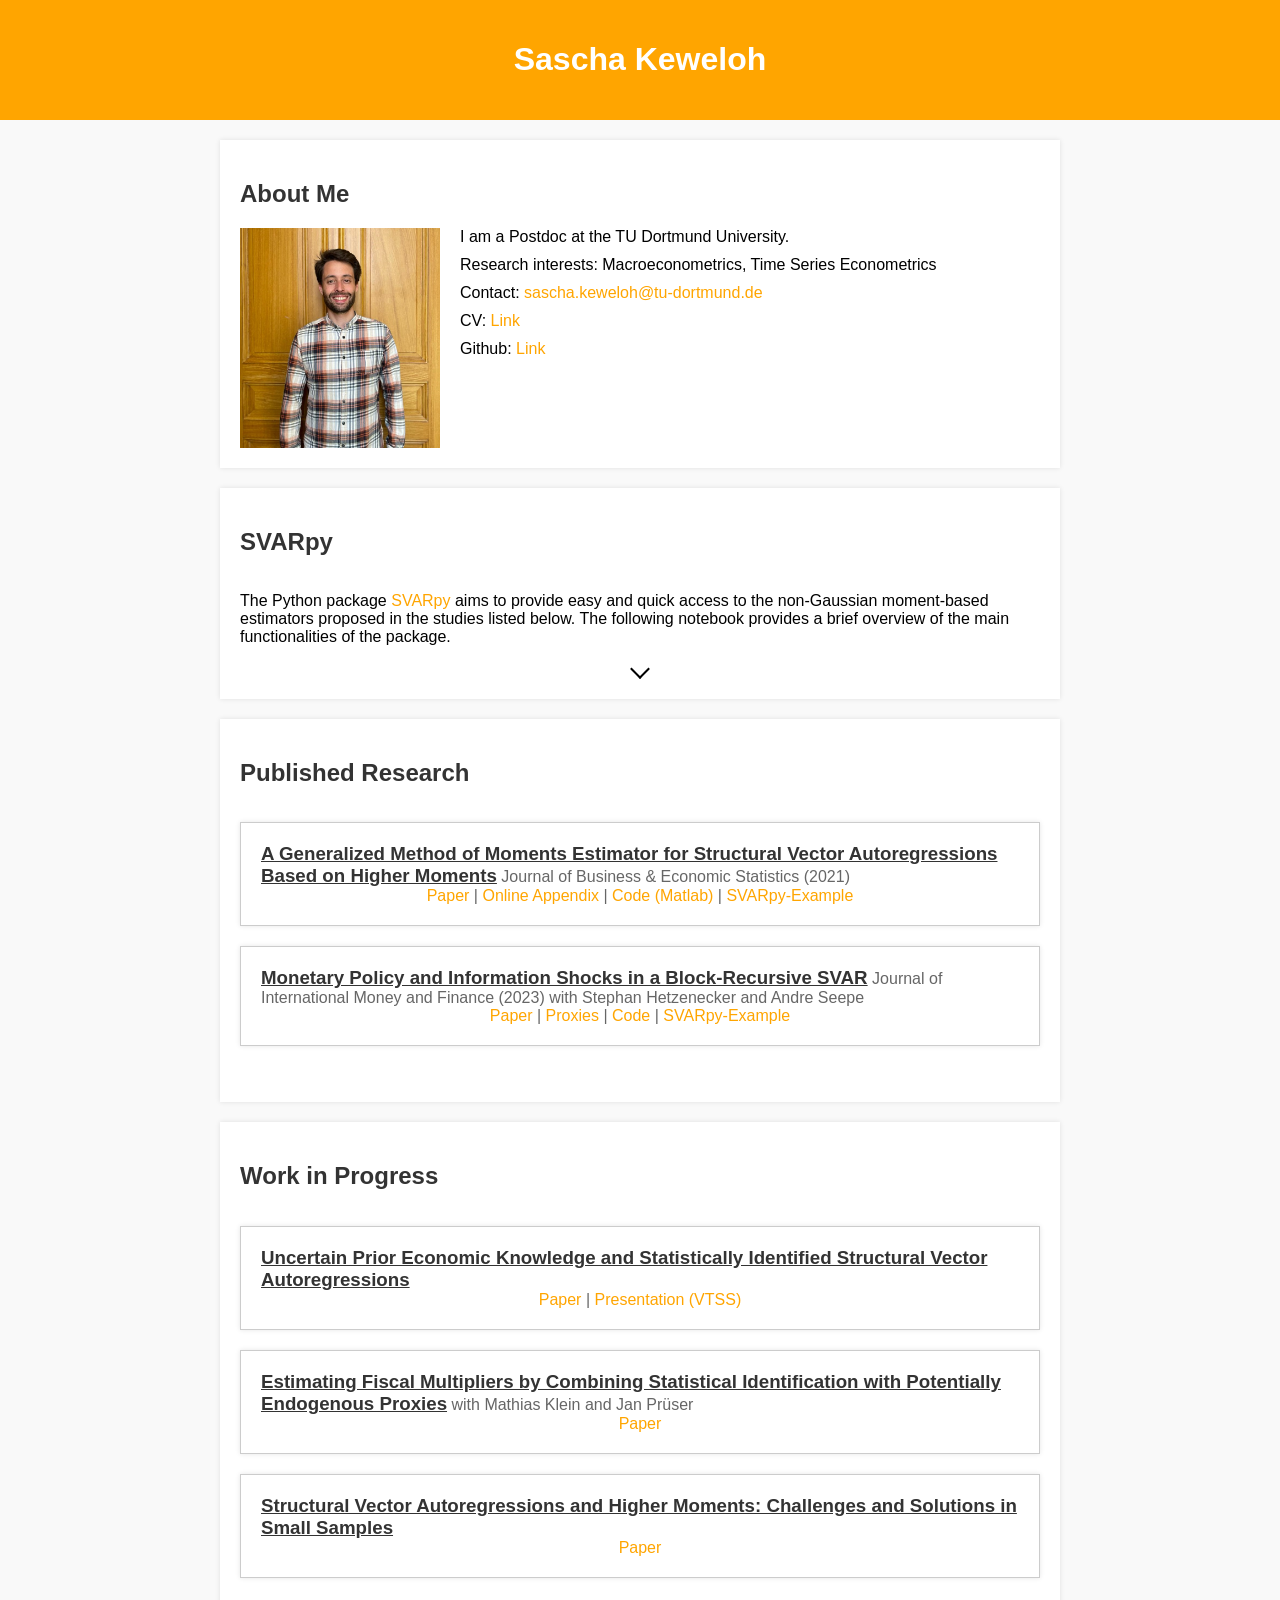
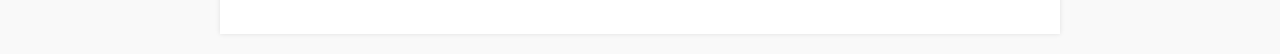
==== index.html @ 8cb5a424 "Update index.html" ====
<!DOCTYPE html>
<html lang="en">
<head>
    <meta charset="UTF-8" name="description" content="Sascha Keweloh - Postdoc specializing in Macroeconometrics,  Time Series Econometrics, and Structural Vector Autoregression (SVAR) at TU Dortmund University. Contact: sascha.keweloh@tu-dortmund.de">
    <title>Sascha Keweloh | Academic Webpage</title>
    <link rel="stylesheet" href="style.css">
    <script src="https://code.jquery.com/jquery-3.6.0.min.js"></script>
    <script type="application/ld+json">
        {
            "@context": "https://schema.org",
            "@type": "Person",
            "name": "Sascha Keweloh",
            "jobTitle": "Postdoc",
            "affiliation": "TU Dortmund University",
            "email": "sascha.keweloh@tu-dortmund.de"
            "sameAs": ["https://www.researchgate.net/profile/Sascha-Keweloh", "https://scholar.google.de/citations?user=g6lv2NwAAAAJ&hl=en&oi=ao", "https://wiwi.tu-dortmund.de/fakultaet/fakultaetsangehoerige/sascha-keweloh/"]
        }
    </script>
    <script type="application/ld+json">
        {
            "@context": "https://schema.org",
            "@type": "ScholarlyArticle",
            "headline": "A Generalized Method of Moments Estimator for Structural Vector Autoregressions Based on Higher Moments",
            "author": {
                "@type": "Person",
                "name": "Sascha Keweloh"
            },
            "datePublished": "2021",
            "journalName": "Journal of Business & Economic Statistics",
            "description": "I propose a generalized method of moments estimator for structural vector autoregressions with independent and non-Gaussian shocks...",
            "keywords": ["Structural Vector Autoregressions", "SVAR", "Generalized Method of Moments", "GMM", "non-Gaussian shocks", "independent,", "higher moments", "oil market SVAR"],
            "url": "https://amstat.tandfonline.com/doi/full/10.1080/07350015.2020.1730858"
        }
    </script>
    <script type="application/ld+json">
        {
            "@context": "https://schema.org",
            "@type": "ScholarlyArticle",
            "headline": "Monetary Policy and Information Shocks in a Block-Recursive SVAR",
            "author": {
                "@type": "Person",
                "name": "Sascha Keweloh"
            },
            "datePublished": "2023",
            "journalName": "Journal of International Money and Finance",
            "description": "This study introduces a new estimator that combines block-recursive restrictions with higher-order moment conditions and non-Gaussian shocks...",
            "keywords": ["Structural Vector Autoregressions", "SVAR", "information shocks", "non-Gaussian shocks", "independent", "higher moments", "monetary policy and stock market"],
            "url": "https://www.sciencedirect.com/science/article/pii/S0261560623000931"
        }
    </script>
    <script type="application/ld+json">
        {
            "@context": "https://schema.org",
            "@type": "ScholarlyArticle",
            "headline": "Uncertain Prior Economic Knowledge and Statistically Identified Structural Vector Autoregressions",
            "author": {
                "@type": "Person",
                "name": "Sascha Keweloh"
            },
            "datePublished": "2023", 
            "description": "This study proposes an estimator that combines statistical identification with economically motivated restrictions on the interactions...",
            "keywords": ["Structural Vector Autoregressions", "SVAR", "Shrinkage", "non-Gaussian shocks", "independent", "higher moments", "oil market SVAR"],
            "url": "https://arxiv.org/pdf/2303.13281.pdf"
        }
    </script>
    <script type="application/ld+json">
        {
            "@context": "https://schema.org",
            "@type": "ScholarlyArticle",
            "headline": "Estimating Fiscal Multipliers by Combining Statistical Identification with Potentially Endogenous Proxies",
            "author": [
            {
                "@type": "Person",
                "name": "Sascha Keweloh"
            },
            {
                "@type": "Person",
                "name": "Jan Prüser"
            },
            {
                "@type": "Person",
                "name": "Mathias Klein"
            }
            ],
            "datePublished": "2023", 
            "description": "Different proxy variables used in fiscal policy SVARs lead to contradicting conclusions regarding the size of fiscal multipliers...",
            "keywords": ["Structural Vector Autoregressions", "SVAR", "Bayesian", "non-Gaussian shocks", "independent", "proxy SVAR", "shrinkage", "fiscal muiltiplier"],
            "url": "https://arxiv.org/pdf/2302.13066v3.pdf"
        }
    </script>
    <script type="application/ld+json">
        {
            "@context": "https://schema.org",
            "@type": "ScholarlyArticle",
            "headline": "Structural Vector Autoregressions and Higher Moments: Challenges and Solutions in Small Samples",
            "author": {
                "@type": "Person",
                "name": "Sascha Keweloh"
            },
            "datePublished": "2023", 
            "description": "Generalized method of moments estimators based on higher-order moment conditions derived from independent shocks can be used to identify and estimate the simultaneous interaction in structural vector autoregressions...",
            "keywords": ["Structural Vector Autoregressions", "SVAR",   "non-Gaussian shocks", "independent", "higher moments", "GMM","Generalized Method of Moments"],
            "url": "https://arxiv.org/abs/2310.08173"
        }
    </script>

</head>
<body>
    <header class="topheader">
        <h1>Sascha Keweloh</h1>
    </header>


    <main>
        <section id="intro" class="intro">
            <h2>About Me</h2>
            <div class="AboutMe">
                <img src="about\foto.jpg" alt="Sascha Keweloh - Profile Picture">
                <div class="text">
                    <p>I am a Postdoc at the TU Dortmund University.</p>
                    <p>Research interests: Macroeconometrics, Time Series Econometrics</p>
                    <p>Contact: <a href="mailto:	sascha.keweloh@tu-dortmund.de">	sascha.keweloh@tu-dortmund.de</a></p>
                    <p>CV: <a href="about\CV.pdf" target="_blank">Link</a></p>
                    <p>Github:  <a href="https://github.com/Saschakew" target="_blank">Link</a></p> 
                </div>
            </div>
        </section>

        <section id="SVARpy">
            <h2>SVARpy</h2> 
            <p>The Python package <a href="https://github.com/Saschakew/SVARpy" target="_blank">SVARpy</a> aims to provide easy and quick access to the non-Gaussian moment-based estimators proposed in the studies listed below.
                The following notebook provides a brief overview of the main functionalities of the package.</p> 
                <button id="expand-collapse" class="arrow-button">
                    <span class="arrow-icon"></span>
                  </button>
                <div id="notebook-list-container" class="collapsed"> 
                    <ul class="notebook-list">
                        <li>
                            <h3>1. Intuition: </h3>
                            <p>Visualizes how leveraging dependency measures  can be used to estimate a non-Gaussian SVAR.</p>
                                <p class="list-footer">
                                <a href="https://colab.research.google.com/github/Saschakew/SVARpyExamples/blob/main/SVARpy-Intuition.ipynb" target="_blank">Notebook</a>
                            </p>
                        </li>
                        <li>
                            <h3>2. SVAR-GMM: </h3>
                            <p>Overview on the implementation of the SVAR-GMM method in Keweloh (2021). </p>
                                <p class="list-footer">
                                <a href="https://colab.research.google.com/github/Saschakew/SVARpyExamples/blob/main/SVARpy-SVARGMM.ipynb" target="_blank">Notebook</a>
                            </p>
                        </li>
                        <li>
                            <h3>3. Fast SVAR-GMM: </h3>
                            <p>Overview on the implementation of the fast SVAR-GMM method in Keweloh (2021). </p>
                                <p class="list-footer">
                                <a href="https://colab.research.google.com/github/Saschakew/SVARpyExamples/blob/main/SVARpy-SVARGMMfast.ipynb" target="_blank">Notebook</a>
                            </p>
                        </li>
                        <li>
                            <h3>4. SVAR-CUE: </h3>
                            <p>Overview on the implementation of the continuous updating version of the SVAR-GMM method in Keweloh (2021). </p>
                                <p class="list-footer">
                                <a href="https://colab.research.google.com/github/Saschakew/SVARpyExamples/blob/main/SVARpy-SVARCUE.ipynb" target="_blank">Notebook</a>
                            </p>
                        </li>
                        <li>
                            <h3>5. Block-Recursive SVAR: </h3>
                            <p>Overview on how to pass block-recursive restrictions to the estimator, see Keweloh et al. (2023). </p>
                                <p class="list-footer">
                                <a href="https://colab.research.google.com/github/Saschakew/SVARpyExamples/blob/main/SVARpy-SVARGMM-BlockRec.ipynb" target="_blank">Notebook</a>
                            </p>
                        </li>  
                    </ul>
                </div>
            </div>
        </section>
        
        <section id="research">
            <h2>Published Research</h2>
            <ul class="paper-list">
                <li>
                    <h3 class="abstract-toggle">A Generalized Method of Moments Estimator for Structural Vector Autoregressions Based on Higher Moments</h3>
                    <p class="journal-info">Journal of Business & Economic Statistics (2021)</p>
                    <div class="abstract">
                      <p>
                        I propose a generalized method of moments estimator for structural vector autoregressions with independent and non-Gaussian shocks. The shocks are identified by exploiting information contained in higher moments of the data. Extending the standard identification approach, which relies on the covariance, to the coskewness and cokurtosis allows the simultaneous interaction to be identified and estimated without any further restrictions. I analyze the finite sample properties of the estimator and apply it to illustrate the simultaneous interaction between economic activity, oil, and stock prices.
                      </p>
                    </div>
                    <p class="list-footer">
                        <a href="https://amstat.tandfonline.com/doi/full/10.1080/07350015.2020.1730858" target="_blank">Paper</a> |
                        <a href="https://amstat.tandfonline.com/doi/suppl/10.1080/07350015.2020.1730858?scroll=top&role=tab&aria-labelledby=suppl" target="_blank">Online Appendix</a> |
                        <a href="paper\JBES2021\Code_JBES2021.zip" target="_blank">Code (Matlab)</a>
                        | <a href="https://colab.research.google.com/github/Saschakew/SVARpyExamples/blob/main/SVARpy-Intuition.ipynb" target="_blank">SVARpy-Example</a> 
                      </p>
 
                </li>
                <li>
                    <h3 class="abstract-toggle">Monetary Policy and Information Shocks in a Block-Recursive SVAR</h3> 
                    <p class="journal-info">Journal of International Money and Finance (2023)</p>
                    <p class="author-info"> with Stephan Hetzenecker and Andre Seepe </p> 
                    <div class="abstract">
                        <p>
                            This study introduces a new estimator that combines block-recursive restrictions with higher-order moment conditions and non-Gaussian shocks. 
                            The proposed estimator improves the accuracy of the estimation, simplifies labeling, and allows for relaxing the independence and non-Gaussianity assumptions in comparison to a purely data-driven approach.
                            We use the approach to disentangle the interaction of stock prices and interest rates into monetary policy and stock market information shocks. 
                            We find that traditional monetary policy shocks move interest rates and stock prices in opposite directions, whereas information shocks move both variables in the same direction.
                            Moreover, we utilize high-frequency data from FOMC announcements to derive a proxy for central bank information shocks and show that these shocks are statistically relevant for the low-frequency stock market information shock.
                        </p> 
                        <img src="paper\JIMF2023\proxy_plot_updated.jpg" style="max-width: 80%; height: auto; display: block; margin: 0 auto; margin-top:20px" >
                        <div class="footnotesize">The figure shows the central bank information proxy (CBinfo), the traditional monetary policy shock proxy (mp), and the forward guidance proxy (fg).</div>
                    </div>
                    <p class="list-footer">
                        <a href="https://doi.org/10.1016/j.jimonfin.2023.102892" target="_blank">Paper</a> 
                         | <a href="paper\JIMF2023\High-frequency shocks and proxies.zip" target="_blank">Proxies</a> 
                         | <a href="https://github.com/Saschakew/Replication-Monetary-Policy-and-Information-Shocks-in-a-Block-Recursive-SVAR-Public" target="_blank">Code</a>
                          | <a href="https://colab.research.google.com/github/Saschakew/SVARpyExamples/blob/main/SVARpy-SVARGMM-BlockRec.ipynb" target="_blank">SVARpy-Example</a> 
                    </p>
                </li> 
            </ul>
        </section>

        <section id="progress">
            <h2>Work in Progress</h2>
            <ul class="paper-list">
                <li>
                    <h3 class="abstract-toggle">Uncertain Prior Economic Knowledge and Statistically Identified Structural Vector Autoregressions</h3>
               
                    <div class="abstract">
                        <p>
                            This study proposes an estimator that combines statistical identification with economically motivated restrictions on the interactions. The estimator is identified by (mean) independent non-Gaussian shocks and allows for incorporation of uncertain prior economic knowledge through an adaptive ridge penalty. The estimator shrinks towards economically motivated restrictions when the data is consistent with them and stops shrinkage when the data provides evidence against the restriction. The estimator is applied to analyze the interaction between the stock and oil market. The results suggest that what is usually identified as oil-specific demand shocks can actually be attributed to information shocks extracted from the stock market, which explain about 30-40% of the oil price variation.
                        </p>
                    </div>  
                    <p class="list-footer">
                        <a href="https://arxiv.org/pdf/2303.13281" target="_blank">Paper</a>
                        | <a href="https://www.youtube.com/watch?v=iBDhjJ0_vlY&t=949s" target="_blank">Presentation (VTSS)</a>
                        <!-- | <a href="paper1-replication.zip">Replication Files</a>-->
                    </p>
                </li>
                <li>
                    <h3 class="abstract-toggle">Estimating Fiscal Multipliers by Combining Statistical
                        Identification with Potentially Endogenous Proxies</h3>  
                    <p class="author-info"> with Mathias Klein and Jan Prüser </p>
                   
                    <div class="abstract">
                        <p>
                            Different proxy variables used in fiscal policy SVARs lead to contradicting conclusions
regarding the size of fiscal multipliers. In this paper, we show that the conflicting
results are due to violations of the exogeneity assumptions, i.e. the commonly used
proxies are endogenously related to the structural shocks. We propose a novel approach to include proxy variables into a Bayesian non-Gaussian SVAR, tailored to
accommodate potentially endogenous proxy variables. Using our model, we show
that increasing government spending is a more effective tool to stimulate the economy than reducing taxes. We construct new exogenous proxies that can be used in
the traditional proxy VAR approach resulting in similar estimates compared to our
proposed hybrid SVAR model.
                        </p>
                    </div>
                    <p class="list-footer">
                        <a href="https://arxiv.org/pdf/2302.13066v3.pdf" target="_blank">Paper</a> 
                        <!-- | <a href="paper1-replication.zip">Replication Files</a>-->
                    </p>
                </li>
                <li>
                    <h3 class="abstract-toggle">Structural Vector Autoregressions and Higher Moments: Challenges and Solutions in Small Samples </h3>   
                     
                    <div class="abstract">
                        <p>Previous version: <a href="http://129.217.131.68:8080/bitstream/2003/40547/1/DP_2221_SFB823_Keweloh.pdf" target="_blank">A Feasible Approach to Incorporate
                            Information in Higher Moments in Structural Vector Autoregressions</a> </p>
                        <p>
                            Generalized method of moments estimators based on higher-order moment conditions derived from independent shocks can be used to identify and estimate the simultaneous interaction in structural vector autoregressions. This study highlights two problems that arise when using these estimators in small samples. First, imprecise estimates of the asymptotically efficient weighting matrix and the asymptotic variance lead to volatile estimates and inaccurate inference. Second, many moment conditions lead to a small sample scaling bias towards innovations with a variance smaller than the normalizing unit variance assumption. To address the first problem, I propose utilizing the assumption of independent structural shocks to estimate the efficient weighting matrix and the variance of the estimator. For the second issue, I propose incorporating a continuously updated scaling term into the weighting matrix, eliminating the scaling bias. To demonstrate the effectiveness of these measures, I conducted a Monte Carlo simulation which shows a significant improvement in the performance of the estimator.
                        </p>
                    </div>
                    <p class="list-footer">
                        <a href="https://arxiv.org/abs/2310.08173" target="_blank">Paper</a> 
                        <!-- | <a href="paper1-replication.zip">Replication Files</a>-->
                    </p>
                </li>
        </section>
 
    </main>

    <script src="script.js"></script>
</body>
</html>
---- style.css ----
body {
    font-family: Arial, sans-serif;
    margin: 0;
    padding: 0;
    background-color: #f9f9f9; 
    font-size: 16px !important;
}

 

.topheader { 
    background-color: #ffa500;
    color: #fff; 
    text-align: center;
    padding: 20px;
}

.abstract-toggle,
.journal-info,
.author-info {
    display: inline;
    margin: 0;
}
 

 

section { 
    max-width: 800px;
    margin: 20px auto; 
    padding: 20px;
    background-color: #fff;
    box-shadow: 0 0 5px rgba(0, 0, 0, 0.1);

    display: flex;
    flex-direction: column;
}

 
section p,
section ul,
section a, 
section ol {
  /* Adjust the styles as needed */
  font-size: 16px !important;
}

h2 {
    color: #333;
}
 
  
.list-content {
margin-bottom: 10px;
}

.abstract-toggle {
margin-bottom: 5px;
}
  
.list-footer {
text-align: center;
}

 
  
.paper-list,
.notebook-list {
    list-style-type: none;
    padding: 0;
}

.paper-list li,
.notebook-list li{
    margin-bottom: 20px;
    padding: 20px;
    background-color: #fff;
    border: 1px solid #ccc;
    box-shadow: 0 0 5px rgba(0, 0, 0, 0.1);
}

.paper-list li h3, 
.notebook-list li h3{
    margin: 0; 
    color: #333;
}

.paper-list li p,
.notebook-list  li p{
    margin: 0; 
    color: #666;
}

.paper-list li a,
.notebook-list li a{
    color: #ffa500;
    text-decoration: none;
}

.paper-list li a:hover,
.notebook-list li a:hover{
    text-decoration: underline;
}


h3 {
    margin: 0;
    color: #333;
}

a {
    color: #ffa500;
    text-decoration: none;
}

a:hover {
    text-decoration: underline;
}

 

.AboutMe {
    display: flex;
    align-items: flex-start; /* Align items at the top */
}

.AboutMe img {
    width: 200px;
    height: auto;
    margin-right: 20px;
}

.AboutMe .text { 
    flex-direction: column; /* Arrange text vertically */
    margin: 0; /* Remove any default margin */
}

.AboutMe .text p {
    margin: 0; /* Remove any default margin */
    margin-bottom: 10px;
}

.AboutMe .text a {
    color: #ffa500;
    text-decoration: none;
    margin-right: 10px;
}

.AboutMe .text a:hover {
    text-decoration: underline;
}
  



.abstract {
    display: none;
  }

  
.abstract-toggle {
    cursor: pointer;
    color: #ffa500;
    text-decoration: underline;
    margin-top: 10px;
  }
  
.abstract-toggle:hover {
color: #ffa500;
}

.show {
display: block;
}
   
/* Collapsible content styles */
.collapsed {
    display: none;
  }
  
 
/* Collapsible container styles */
.collapse-container {
    display: flex;
    align-items: center;
  }
  
  /* Arrow button styles */
  .arrow-button {
    background-color: transparent;
    border: none;
    padding: 0;
    cursor: pointer;
  }

  .arrow-button:hover { 
    color: #ffa500;
  }
  
  /* Arrow icon styles */
  .arrow-icon {
    width: 12px;
    height: 12px;
    border: solid;
    border-width: 0 2px 2px 0;
    display: inline-block;
    transform: rotate(45deg);
    transition: transform 0.3s ease;
  }
  
  /* Arrow icon rotation for the expanded state */
  .arrow-button.expanded .arrow-icon {
    transform: rotate(-135deg);
  }
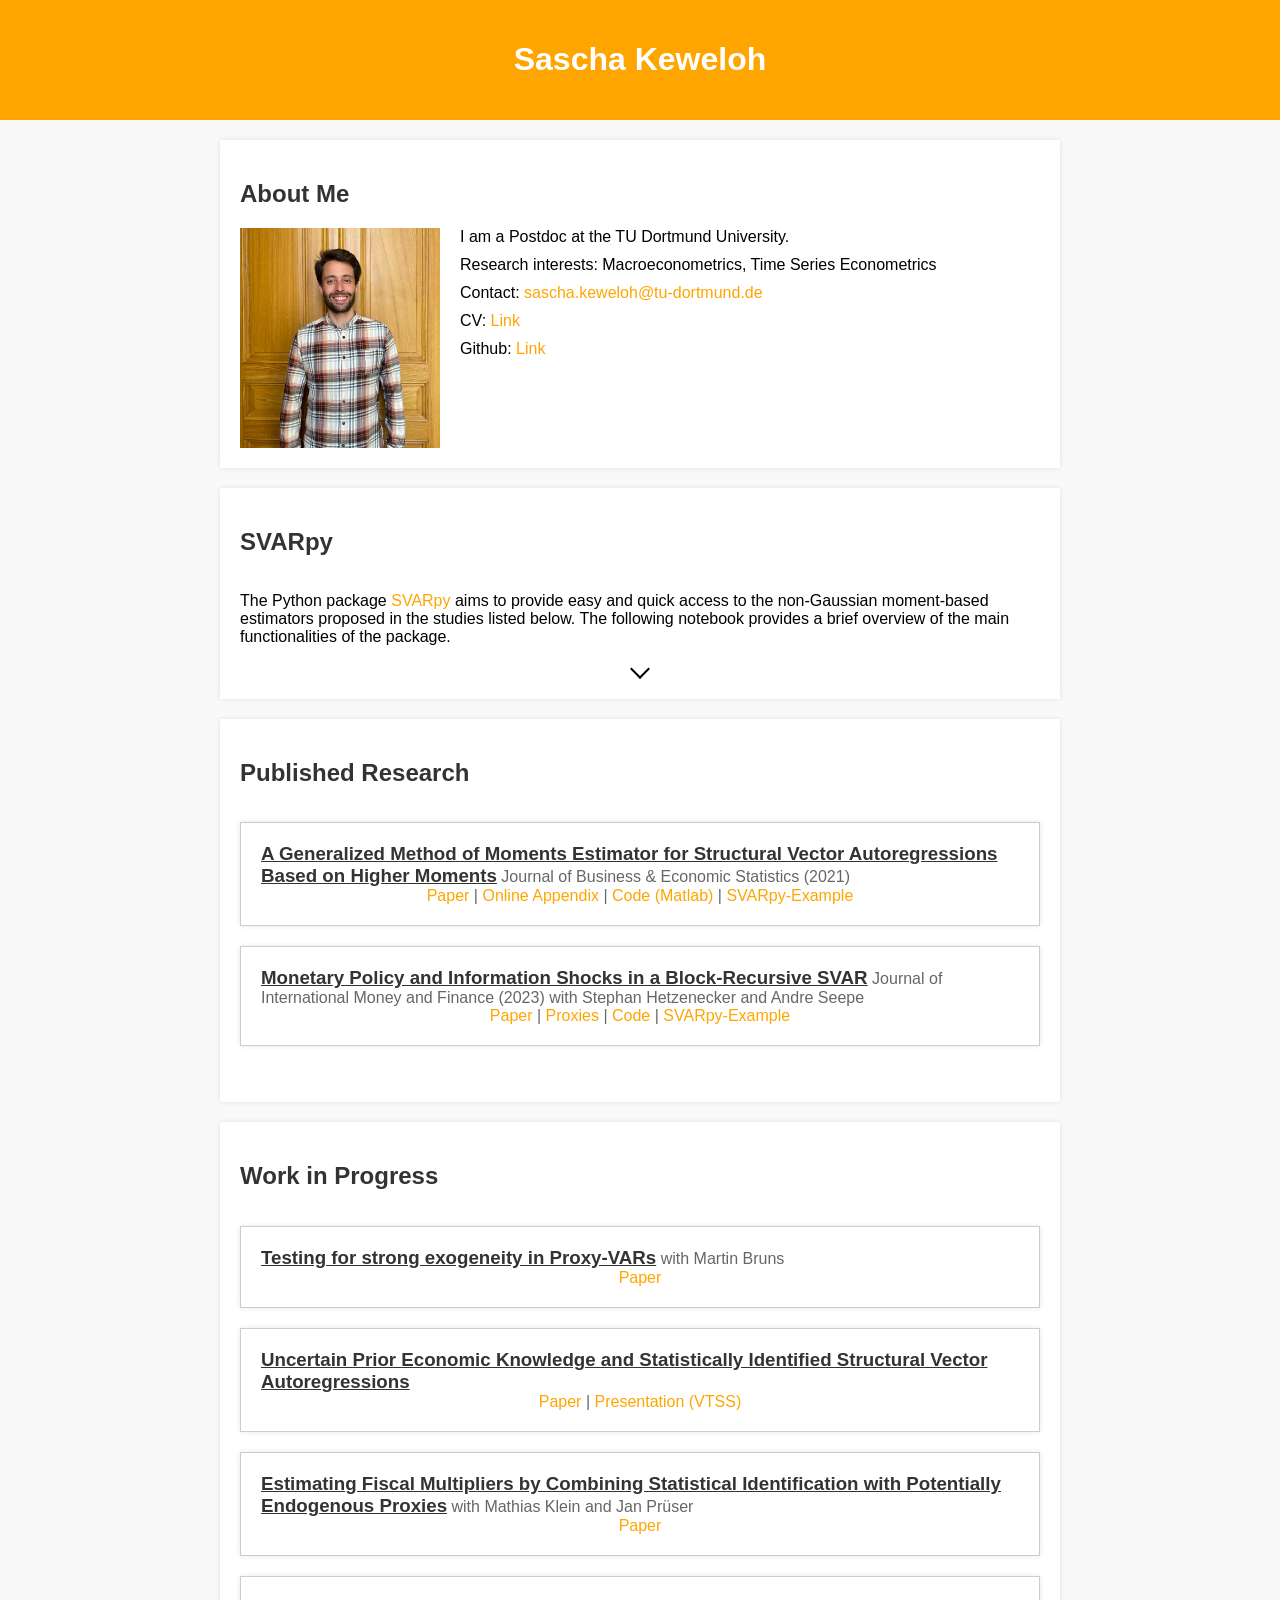
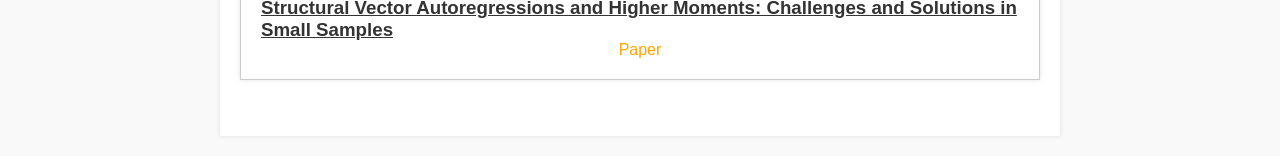
==== commit b3f291a1: "Update index.html" ====
--- a/index.html
+++ b/index.html
@@ -52,14 +52,33 @@
         {
             "@context": "https://schema.org",
             "@type": "ScholarlyArticle",
-            "headline": "Uncertain Prior Economic Knowledge and Statistically Identified Structural Vector Autoregressions",
-            "author": {
-                "@type": "Person",
-                "name": "Sascha Keweloh"
+            "headline": "Testing for Strong Exogeneity in Proxy-Vars",
+            "author": {
+                "@type": "Person",
+                "name": "Sascha Keweloh"
+            }, 
+            {
+                "@type": "Person",
+                "name": "Martin Bruns"
             },
             "datePublished": "2023", 
             "description": "This study proposes an estimator that combines statistical identification with economically motivated restrictions on the interactions...",
             "keywords": ["Structural Vector Autoregressions", "SVAR", "Shrinkage", "non-Gaussian shocks", "independent", "higher moments", "oil market SVAR"],
+            "url": "https://arxiv.org/pdf/2303.13281.pdf"
+        }
+    </script>
+    <script type="application/ld+json">
+        {
+            "@context": "https://schema.org",
+            "@type": "ScholarlyArticle",
+            "headline": "Uncertain Prior Economic Knowledge and Statistically Identified Structural Vector Autoregressions",
+            "author": {
+                "@type": "Person",
+                "name": "Sascha Keweloh"
+            },
+            "datePublished": "2023", 
+            "description": "We propose a  proxy exogeneity test  that exclusively leverages the information embedded in the proxy variable...",
+            "keywords": ["Structural Vector Autoregressions", "SVAR", "proxy", "higher moments" ],
             "url": "https://arxiv.org/pdf/2303.13281.pdf"
         }
     </script>
@@ -223,6 +242,23 @@
             <h2>Work in Progress</h2>
             <ul class="paper-list">
                 <li>
+                    <h3 class="abstract-toggle"> Testing for strong exogeneity in Proxy-VARs</h3>
+                    <p class="author-info"> with Martin Bruns </p>
+               
+                    <div class="abstract">
+                        <p>
+                            Proxy variables have gained widespread prominence as indispensable tools for identifying structural VAR models.
+Analogous to instrumental  variables, proxies need to be exogenous, i.e. uncorrelated with all non-target shocks. Assessing the exogeneity of proxies has traditionally relied on economic arguments rather than statistical tests.
+We argue that the economic rational underlying the construction of commonly used proxy variables aligns with a stronger form of exogeneity. Specifically,  proxies are typically constructed as variables not containing any information on the expected value of non-target shocks. We show conditions under which this enhanced concept of proxy exogeneity is testable without additional identifying assumptions. 
+                        </p>
+                    </div>  
+                    <p class="list-footer">
+                        <a href="https://papers.ssrn.com/sol3/papers.cfm?abstract_id=4674721" target="_blank">Paper</a> 
+                        <!-- | <a href="paper1-replication.zip">Replication Files</a>-->
+                    </p>
+                </li>
+
+                <li>
                     <h3 class="abstract-toggle">Uncertain Prior Economic Knowledge and Statistically Identified Structural Vector Autoregressions</h3>
                
                     <div class="abstract">
@@ -243,14 +279,7 @@
                    
                     <div class="abstract">
                         <p>
-                            Different proxy variables used in fiscal policy SVARs lead to contradicting conclusions
-regarding the size of fiscal multipliers. In this paper, we show that the conflicting
-results are due to violations of the exogeneity assumptions, i.e. the commonly used
-proxies are endogenously related to the structural shocks. We propose a novel approach to include proxy variables into a Bayesian non-Gaussian SVAR, tailored to
-accommodate potentially endogenous proxy variables. Using our model, we show
-that increasing government spending is a more effective tool to stimulate the economy than reducing taxes. We construct new exogenous proxies that can be used in
-the traditional proxy VAR approach resulting in similar estimates compared to our
-proposed hybrid SVAR model.
+                            Different proxy variables used in fiscal policy SVARs lead to contradicting conclusions regarding the size of fiscal multipliers. We show that the conflicting results are due to violations of the exogeneity assumptions, i.e. the commonly used proxies are endogenously related to the structural shocks. We propose a novel approach to include proxy variables into a Bayesian non-Gaussian SVAR, tailored to accommodate for potentially endogenous proxy variables. Using our model, we show that increasing government spending is a more effective tool to stimulate the economy than reducing taxes.
                         </p>
                     </div>
                     <p class="list-footer">
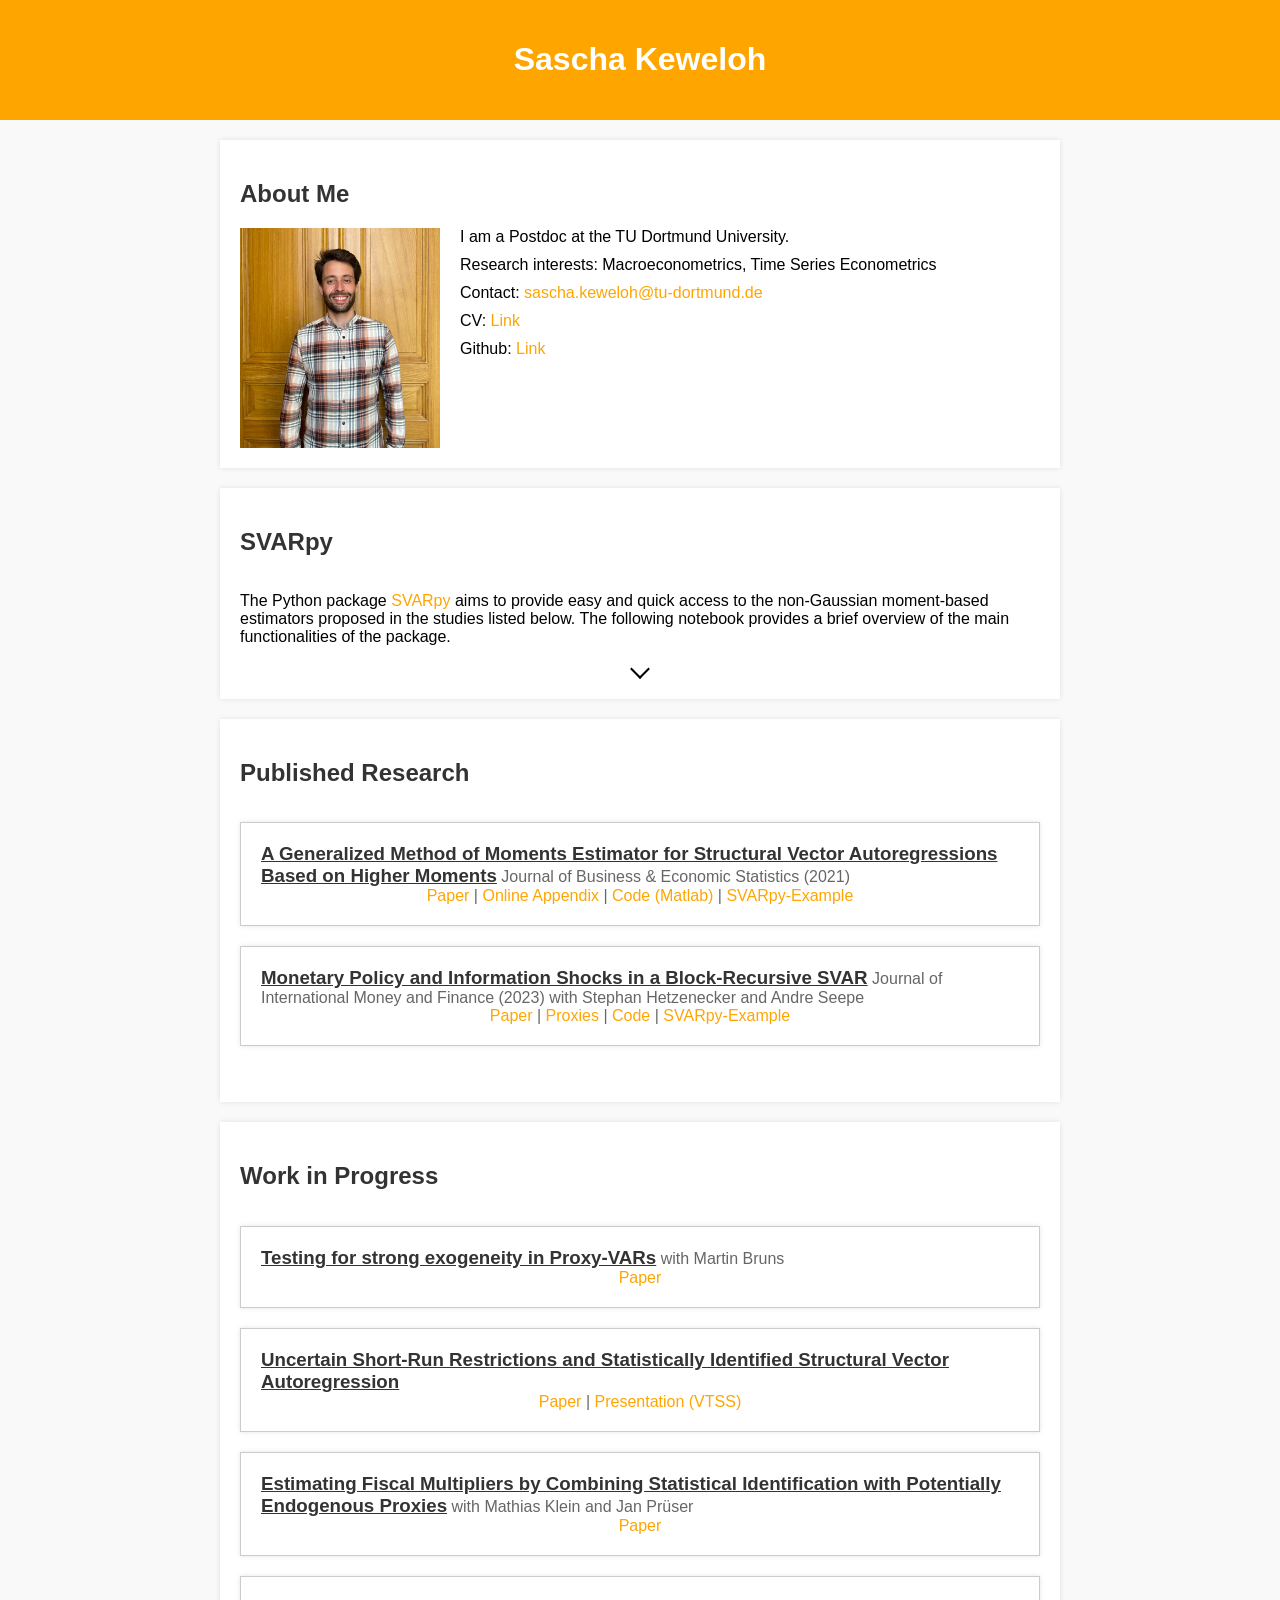
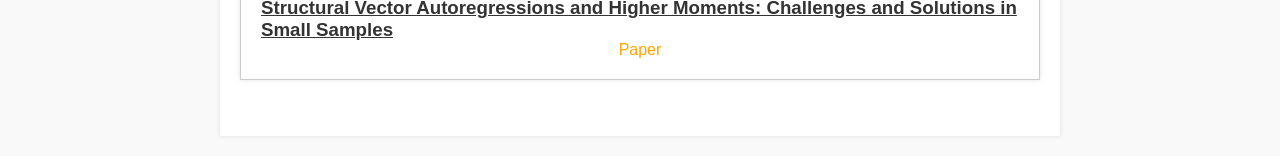
==== commit 8a9ebd12: "Update index.html" ====
--- a/index.html
+++ b/index.html
@@ -259,11 +259,13 @@
                 </li>
 
                 <li>
-                    <h3 class="abstract-toggle">Uncertain Prior Economic Knowledge and Statistically Identified Structural Vector Autoregressions</h3>
+                    <h3 class="abstract-toggle">Uncertain Short-Run Restrictions and Statistically Identified Structural Vector Autoregression</h3>
                
                     <div class="abstract">
-                        <p>
-                            This study proposes an estimator that combines statistical identification with economically motivated restrictions on the interactions. The estimator is identified by (mean) independent non-Gaussian shocks and allows for incorporation of uncertain prior economic knowledge through an adaptive ridge penalty. The estimator shrinks towards economically motivated restrictions when the data is consistent with them and stops shrinkage when the data provides evidence against the restriction. The estimator is applied to analyze the interaction between the stock and oil market. The results suggest that what is usually identified as oil-specific demand shocks can actually be attributed to information shocks extracted from the stock market, which explain about 30-40% of the oil price variation.
+                        <p>Previous version: <a href="https://arxiv.org/pdf/2303.13281" target="_blank">Uncertain Prior Economic Knowledge and Statistically Identified Structural Vector Autoregressions</a> </p>
+                        <p>
+                            This study proposes a combination of a statistical identification approach with potentially invalid short-run zero restrictions. The estimator shrinks towards imposed restrictions and stops shrinkage when the data provide evidence against a restriction.
+Simulation results demonstrate how incorporating valid restrictions through the shrinkage approach enhances the accuracy of the statistically identified estimator and how the impact of invalid restrictions decreases with the sample size. The estimator is applied to analyze the interaction between the stock and oil market. The results indicate that incorporating stock market data into the analysis is crucial, as it enables the identification of information shocks, which are shown to be important drivers of the oil price.
                         </p>
                     </div>  
                     <p class="list-footer">
